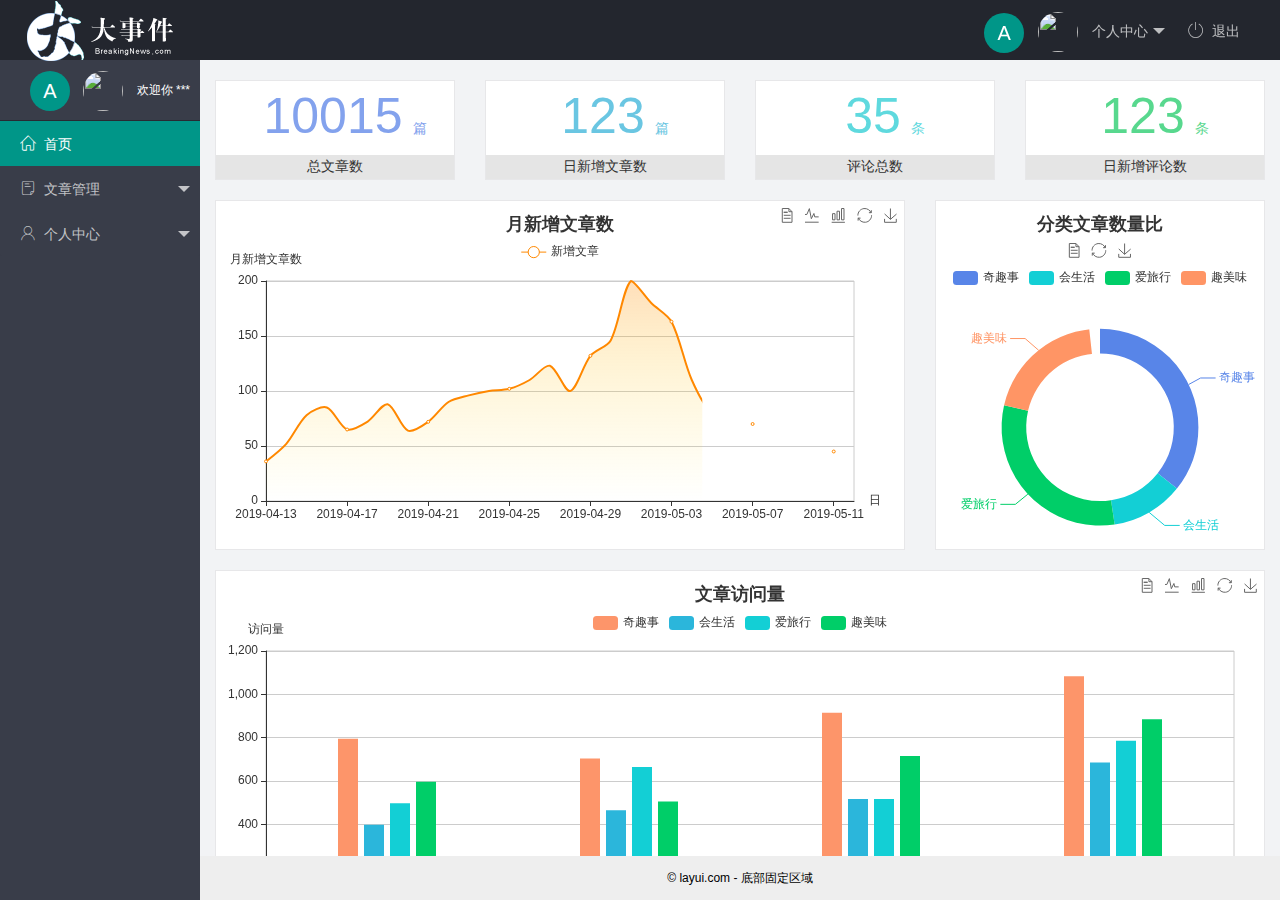
==== index.html @ c7a4348d "完成用户信息渲染" ====
<!DOCTYPE html>
<html lang="en">

<head>
    <meta charset="UTF-8">
    <meta name="viewport" content="width=device-width, initial-scale=1.0">
    <title>Document</title>
</head>

<body class="layui-layout-body">
    <div class="layui-layout layui-layout-admin">
        <div class="layui-header">
            <div class="layui-logo">
                <img src="assets/images/logo.png" alt="">
            </div>
            <!-- 头部区域（可配合layui已有的水平导航） -->
            <ul class="layui-nav layui-layout-right">
                <li class="layui-nav-item">
                    <a href="javascript:;">
                        <span class="text-avatar">A</span>
                        <img src="http://t.cn/RCzsdCq" class="layui-nav-img userinfo"> 个人中心
                    </a>

                    <dl class="layui-nav-child">
                        <dd><a href="">基本资料</a></dd>
                        <dd><a href="">安全设置</a></dd>
                    </dl>
                </li>
                <li class="layui-nav-item"><a href="javascript:;" id="btnlogout"><span class="iconfont  icon-tuichu"></span>退出</a></li>
            </ul>
        </div>

        <div class="layui-side layui-bg-black">
            <div class="layui-side-scroll">
                <div href="javascript:;" class="userinfo">
                    <span class="text-avatar">A</span>
                    <img src="http://t.cn/RCzsdCq" class="layui-nav-img">
                    <span id="welcome">欢迎你 ***</span>
                </div>

                <!-- 左侧导航区域（可配合layui已有的垂直导航） -->
                <ul class="layui-nav layui-nav-tree" lay-shrink="all">
                    <li class="layui-nav-item layui-this">
                        <a href="/home/dashboard.html" target="fm"><span class="iconfont icon-home"></span>首页</a>
                    </li>
                    <li class="layui-nav-item">
                        <a class="" href="javascript:;"><span class="iconfont icon-16"></span>文章管理</a>
                        <dl class="layui-nav-child">
                            <dd>
                                <a href="javascript:;"><i class="layui-icon layui-icon-app"></i>文章类别</a>
                            </dd>
                            <dd>
                                <a href="javascript:;"><i class="layui-icon layui-icon-app"></i>文章列表</a>
                            </dd>
                            <dd>
                                <a href="javascript:;"><i class="layui-icon layui-icon-app"></i>发布文章</a>
                            </dd>
                        </dl>
                    </li>
                    <li class="layui-nav-item">
                        <a href="javascript:;"><span class="iconfont icon-user"></span>个人中心</a>
                        <dl class="layui-nav-child">
                            <dd>
                                <a href="javascript:;"><i class="layui-icon layui-icon-app"></i>基本资料</a>
                            </dd>
                            <dd>
                                <a href="javascript:;"><i class="layui-icon layui-icon-app"></i>更换头像</a>
                            </dd>
                            <dd>
                                <a href="javascript:;"><i class="layui-icon layui-icon-app"></i>重置密码</a>
                            </dd>
                        </dl>
                    </li>
                </ul>
            </div>
        </div>

        <div class="layui-body">
            <!-- 内容主体区域 -->
            <iframe src="home/dashboard.html" frameborder="0" name="fm"></iframe>
        </div>

        <div class="layui-footer">
            <!-- 底部固定区域 -->
            © layui.com - 底部固定区域
        </div>
    </div>
    <script src="assets/lib/jquery.js"></script>
    <script src="assets/lib/layui/layui.all.js"></script>
    <script src="assets/js/index.js"></script>
    <link rel="stylesheet" href="assets/lib/layui/css/layui.css">
    <link rel="stylesheet" href="assets/css/index.css">
    <link rel="stylesheet" href="assets/css/index.css">
    <link rel="stylesheet" href="/assets/fonts/iconfont.css" />
</body>

</html>
---- assets/lib/layui/css/layui.css ----
/** layui-v2.5.5 MIT License By https://www.layui.com */
 .layui-inline,img{display:inline-block;vertical-align:middle}h1,h2,h3,h4,h5,h6{font-weight:400}.layui-edge,.layui-header,.layui-inline,.layui-main{position:relative}.layui-body,.layui-edge,.layui-elip{overflow:hidden}.layui-btn,.layui-edge,.layui-inline,img{vertical-align:middle}.layui-btn,.layui-disabled,.layui-icon,.layui-unselect{-moz-user-select:none;-webkit-user-select:none;-ms-user-select:none}.layui-elip,.layui-form-checkbox span,.layui-form-pane .layui-form-label{text-overflow:ellipsis;white-space:nowrap}.layui-breadcrumb,.layui-tree-btnGroup{visibility:hidden}blockquote,body,button,dd,div,dl,dt,form,h1,h2,h3,h4,h5,h6,input,li,ol,p,pre,td,textarea,th,ul{margin:0;padding:0;-webkit-tap-highlight-color:rgba(0,0,0,0)}a:active,a:hover{outline:0}img{border:none}li{list-style:none}table{border-collapse:collapse;border-spacing:0}h4,h5,h6{font-size:100%}button,input,optgroup,option,select,textarea{font-family:inherit;font-size:inherit;font-style:inherit;font-weight:inherit;outline:0}pre{white-space:pre-wrap;white-space:-moz-pre-wrap;white-space:-pre-wrap;white-space:-o-pre-wrap;word-wrap:break-word}body{line-height:24px;font:14px Helvetica Neue,Helvetica,PingFang SC,Tahoma,Arial,sans-serif}hr{height:1px;margin:10px 0;border:0;clear:both}a{color:#333;text-decoration:none}a:hover{color:#777}a cite{font-style:normal;*cursor:pointer}.layui-border-box,.layui-border-box *{box-sizing:border-box}.layui-box,.layui-box *{box-sizing:content-box}.layui-clear{clear:both;*zoom:1}.layui-clear:after{content:'\20';clear:both;*zoom:1;display:block;height:0}.layui-inline{*display:inline;*zoom:1}.layui-edge{display:inline-block;width:0;height:0;border-width:6px;border-style:dashed;border-color:transparent}.layui-edge-top{top:-4px;border-bottom-color:#999;border-bottom-style:solid}.layui-edge-right{border-left-color:#999;border-left-style:solid}.layui-edge-bottom{top:2px;border-top-color:#999;border-top-style:solid}.layui-edge-left{border-right-color:#999;border-right-style:solid}.layui-disabled,.layui-disabled:hover{color:#d2d2d2!important;cursor:not-allowed!important}.layui-circle{border-radius:100%}.layui-show{display:block!important}.layui-hide{display:none!important}@font-face{font-family:layui-icon;src:url(../font/iconfont.eot?v=250);src:url(../font/iconfont.eot?v=250#iefix) format('embedded-opentype'),url(../font/iconfont.woff2?v=250) format('woff2'),url(../font/iconfont.woff?v=250) format('woff'),url(../font/iconfont.ttf?v=250) format('truetype'),url(../font/iconfont.svg?v=250#layui-icon) format('svg')}.layui-icon{font-family:layui-icon!important;font-size:16px;font-style:normal;-webkit-font-smoothing:antialiased;-moz-osx-font-smoothing:grayscale}.layui-icon-reply-fill:before{content:"\e611"}.layui-icon-set-fill:before{content:"\e614"}.layui-icon-menu-fill:before{content:"\e60f"}.layui-icon-search:before{content:"\e615"}.layui-icon-share:before{content:"\e641"}.layui-icon-set-sm:before{content:"\e620"}.layui-icon-engine:before{content:"\e628"}.layui-icon-close:before{content:"\1006"}.layui-icon-close-fill:before{content:"\1007"}.layui-icon-chart-screen:before{content:"\e629"}.layui-icon-star:before{content:"\e600"}.layui-icon-circle-dot:before{content:"\e617"}.layui-icon-chat:before{content:"\e606"}.layui-icon-release:before{content:"\e609"}.layui-icon-list:before{content:"\e60a"}.layui-icon-chart:before{content:"\e62c"}.layui-icon-ok-circle:before{content:"\1005"}.layui-icon-layim-theme:before{content:"\e61b"}.layui-icon-table:before{content:"\e62d"}.layui-icon-right:before{content:"\e602"}.layui-icon-left:before{content:"\e603"}.layui-icon-cart-simple:before{content:"\e698"}.layui-icon-face-cry:before{content:"\e69c"}.layui-icon-face-smile:before{content:"\e6af"}.layui-icon-survey:before{content:"\e6b2"}.layui-icon-tree:before{content:"\e62e"}.layui-icon-upload-circle:before{content:"\e62f"}.layui-icon-add-circle:before{content:"\e61f"}.layui-icon-download-circle:before{content:"\e601"}.layui-icon-templeate-1:before{content:"\e630"}.layui-icon-util:before{content:"\e631"}.layui-icon-face-surprised:before{content:"\e664"}.layui-icon-edit:before{content:"\e642"}.layui-icon-speaker:before{content:"\e645"}.layui-icon-down:before{content:"\e61a"}.layui-icon-file:before{content:"\e621"}.layui-icon-layouts:before{content:"\e632"}.layui-icon-rate-half:before{content:"\e6c9"}.layui-icon-add-circle-fine:before{content:"\e608"}.layui-icon-prev-circle:before{content:"\e633"}.layui-icon-read:before{content:"\e705"}.layui-icon-404:before{content:"\e61c"}.layui-icon-carousel:before{content:"\e634"}.layui-icon-help:before{content:"\e607"}.layui-icon-code-circle:before{content:"\e635"}.layui-icon-water:before{content:"\e636"}.layui-icon-username:before{content:"\e66f"}.layui-icon-find-fill:before{content:"\e670"}.layui-icon-about:before{content:"\e60b"}.layui-icon-location:before{content:"\e715"}.layui-icon-up:before{content:"\e619"}.layui-icon-pause:before{content:"\e651"}.layui-icon-date:before{content:"\e637"}.layui-icon-layim-uploadfile:before{content:"\e61d"}.layui-icon-delete:before{content:"\e640"}.layui-icon-play:before{content:"\e652"}.layui-icon-top:before{content:"\e604"}.layui-icon-friends:before{content:"\e612"}.layui-icon-refresh-3:before{content:"\e9aa"}.layui-icon-ok:before{content:"\e605"}.layui-icon-layer:before{content:"\e638"}.layui-icon-face-smile-fine:before{content:"\e60c"}.layui-icon-dollar:before{content:"\e659"}.layui-icon-group:before{content:"\e613"}.layui-icon-layim-download:before{content:"\e61e"}.layui-icon-picture-fine:before{content:"\e60d"}.layui-icon-link:before{content:"\e64c"}.layui-icon-diamond:before{content:"\e735"}.layui-icon-log:before{content:"\e60e"}.layui-icon-rate-solid:before{content:"\e67a"}.layui-icon-fonts-del:before{content:"\e64f"}.layui-icon-unlink:before{content:"\e64d"}.layui-icon-fonts-clear:before{content:"\e639"}.layui-icon-triangle-r:before{content:"\e623"}.layui-icon-circle:before{content:"\e63f"}.layui-icon-radio:before{content:"\e643"}.layui-icon-align-center:before{content:"\e647"}.layui-icon-align-right:before{content:"\e648"}.layui-icon-align-left:before{content:"\e649"}.layui-icon-loading-1:before{content:"\e63e"}.layui-icon-return:before{content:"\e65c"}.layui-icon-fonts-strong:before{content:"\e62b"}.layui-icon-upload:before{content:"\e67c"}.layui-icon-dialogue:before{content:"\e63a"}.layui-icon-video:before{content:"\e6ed"}.layui-icon-headset:before{content:"\e6fc"}.layui-icon-cellphone-fine:before{content:"\e63b"}.layui-icon-add-1:before{content:"\e654"}.layui-icon-face-smile-b:before{content:"\e650"}.layui-icon-fonts-html:before{content:"\e64b"}.layui-icon-form:before{content:"\e63c"}.layui-icon-cart:before{content:"\e657"}.layui-icon-camera-fill:before{content:"\e65d"}.layui-icon-tabs:before{content:"\e62a"}.layui-icon-fonts-code:before{content:"\e64e"}.layui-icon-fire:before{content:"\e756"}.layui-icon-set:before{content:"\e716"}.layui-icon-fonts-u:before{content:"\e646"}.layui-icon-triangle-d:before{content:"\e625"}.layui-icon-tips:before{content:"\e702"}.layui-icon-picture:before{content:"\e64a"}.layui-icon-more-vertical:before{content:"\e671"}.layui-icon-flag:before{content:"\e66c"}.layui-icon-loading:before{content:"\e63d"}.layui-icon-fonts-i:before{content:"\e644"}.layui-icon-refresh-1:before{content:"\e666"}.layui-icon-rmb:before{content:"\e65e"}.layui-icon-home:before{content:"\e68e"}.layui-icon-user:before{content:"\e770"}.layui-icon-notice:before{content:"\e667"}.layui-icon-login-weibo:before{content:"\e675"}.layui-icon-voice:before{content:"\e688"}.layui-icon-upload-drag:before{content:"\e681"}.layui-icon-login-qq:before{content:"\e676"}.layui-icon-snowflake:before{content:"\e6b1"}.layui-icon-file-b:before{content:"\e655"}.layui-icon-template:before{content:"\e663"}.layui-icon-auz:before{content:"\e672"}.layui-icon-console:before{content:"\e665"}.layui-icon-app:before{content:"\e653"}.layui-icon-prev:before{content:"\e65a"}.layui-icon-website:before{content:"\e7ae"}.layui-icon-next:before{content:"\e65b"}.layui-icon-component:before{content:"\e857"}.layui-icon-more:before{content:"\e65f"}.layui-icon-login-wechat:before{content:"\e677"}.layui-icon-shrink-right:before{content:"\e668"}.layui-icon-spread-left:before{content:"\e66b"}.layui-icon-camera:before{content:"\e660"}.layui-icon-note:before{content:"\e66e"}.layui-icon-refresh:before{content:"\e669"}.layui-icon-female:before{content:"\e661"}.layui-icon-male:before{content:"\e662"}.layui-icon-password:before{content:"\e673"}.layui-icon-senior:before{content:"\e674"}.layui-icon-theme:before{content:"\e66a"}.layui-icon-tread:before{content:"\e6c5"}.layui-icon-praise:before{content:"\e6c6"}.layui-icon-star-fill:before{content:"\e658"}.layui-icon-rate:before{content:"\e67b"}.layui-icon-template-1:before{content:"\e656"}.layui-icon-vercode:before{content:"\e679"}.layui-icon-cellphone:before{content:"\e678"}.layui-icon-screen-full:before{content:"\e622"}.layui-icon-screen-restore:before{content:"\e758"}.layui-icon-cols:before{content:"\e610"}.layui-icon-export:before{content:"\e67d"}.layui-icon-print:before{content:"\e66d"}.layui-icon-slider:before{content:"\e714"}.layui-icon-addition:before{content:"\e624"}.layui-icon-subtraction:before{content:"\e67e"}.layui-icon-service:before{content:"\e626"}.layui-icon-transfer:before{content:"\e691"}.layui-main{width:1140px;margin:0 auto}.layui-header{z-index:1000;height:60px}.layui-header a:hover{transition:all .5s;-webkit-transition:all .5s}.layui-side{position:fixed;left:0;top:0;bottom:0;z-index:999;width:200px;overflow-x:hidden}.layui-side-scroll{position:relative;width:220px;height:100%;overflow-x:hidden}.layui-body{position:absolute;left:200px;right:0;top:0;bottom:0;z-index:998;width:auto;overflow-y:auto;box-sizing:border-box}.layui-layout-body{overflow:hidden}.layui-layout-admin .layui-header{background-color:#23262E}.layui-layout-admin .layui-side{top:60px;width:200px;overflow-x:hidden}.layui-layout-admin .layui-body{position:fixed;top:60px;bottom:44px}.layui-layout-admin .layui-main{width:auto;margin:0 15px}.layui-layout-admin .layui-footer{position:fixed;left:200px;right:0;bottom:0;height:44px;line-height:44px;padding:0 15px;background-color:#eee}.layui-layout-admin .layui-logo{position:absolute;left:0;top:0;width:200px;height:100%;line-height:60px;text-align:center;color:#009688;font-size:16px}.layui-layout-admin .layui-header .layui-nav{background:0 0}.layui-layout-left{position:absolute!important;left:200px;top:0}.layui-layout-right{position:absolute!important;right:0;top:0}.layui-container{position:relative;margin:0 auto;padding:0 15px;box-sizing:border-box}.layui-fluid{position:relative;margin:0 auto;padding:0 15px}.layui-row:after,.layui-row:before{content:'';display:block;clear:both}.layui-col-lg1,.layui-col-lg10,.layui-col-lg11,.layui-col-lg12,.layui-col-lg2,.layui-col-lg3,.layui-col-lg4,.layui-col-lg5,.layui-col-lg6,.layui-col-lg7,.layui-col-lg8,.layui-col-lg9,.layui-col-md1,.layui-col-md10,.layui-col-md11,.layui-col-md12,.layui-col-md2,.layui-col-md3,.layui-col-md4,.layui-col-md5,.layui-col-md6,.layui-col-md7,.layui-col-md8,.layui-col-md9,.layui-col-sm1,.layui-col-sm10,.layui-col-sm11,.layui-col-sm12,.layui-col-sm2,.layui-col-sm3,.layui-col-sm4,.layui-col-sm5,.layui-col-sm6,.layui-col-sm7,.layui-col-sm8,.layui-col-sm9,.layui-col-xs1,.layui-col-xs10,.layui-col-xs11,.layui-col-xs12,.layui-col-xs2,.layui-col-xs3,.layui-col-xs4,.layui-col-xs5,.layui-col-xs6,.layui-col-xs7,.layui-col-xs8,.layui-col-xs9{position:relative;display:block;box-sizing:border-box}.layui-col-xs1,.layui-col-xs10,.layui-col-xs11,.layui-col-xs12,.layui-col-xs2,.layui-col-xs3,.layui-col-xs4,.layui-col-xs5,.layui-col-xs6,.layui-col-xs7,.layui-col-xs8,.layui-col-xs9{float:left}.layui-col-xs1{width:8.33333333%}.layui-col-xs2{width:16.66666667%}.layui-col-xs3{width:25%}.layui-col-xs4{width:33.33333333%}.layui-col-xs5{width:41.66666667%}.layui-col-xs6{width:50%}.layui-col-xs7{width:58.33333333%}.layui-col-xs8{width:66.66666667%}.layui-col-xs9{width:75%}.layui-col-xs10{width:83.33333333%}.layui-col-xs11{width:91.66666667%}.layui-col-xs12{width:100%}.layui-col-xs-offset1{margin-left:8.33333333%}.layui-col-xs-offset2{margin-left:16.66666667%}.layui-col-xs-offset3{margin-left:25%}.layui-col-xs-offset4{margin-left:33.33333333%}.layui-col-xs-offset5{margin-left:41.66666667%}.layui-col-xs-offset6{margin-left:50%}.layui-col-xs-offset7{margin-left:58.33333333%}.layui-col-xs-offset8{margin-left:66.66666667%}.layui-col-xs-offset9{margin-left:75%}.layui-col-xs-offset10{margin-left:83.33333333%}.layui-col-xs-offset11{margin-left:91.66666667%}.layui-col-xs-offset12{margin-left:100%}@media screen and (max-width:768px){.layui-hide-xs{display:none!important}.layui-show-xs-block{display:block!important}.layui-show-xs-inline{display:inline!important}.layui-show-xs-inline-block{display:inline-block!important}}@media screen and (min-width:768px){.layui-container{width:750px}.layui-hide-sm{display:none!important}.layui-show-sm-block{display:block!important}.layui-show-sm-inline{display:inline!important}.layui-show-sm-inline-block{display:inline-block!important}.layui-col-sm1,.layui-col-sm10,.layui-col-sm11,.layui-col-sm12,.layui-col-sm2,.layui-col-sm3,.layui-col-sm4,.layui-col-sm5,.layui-col-sm6,.layui-col-sm7,.layui-col-sm8,.layui-col-sm9{float:left}.layui-col-sm1{width:8.33333333%}.layui-col-sm2{width:16.66666667%}.layui-col-sm3{width:25%}.layui-col-sm4{width:33.33333333%}.layui-col-sm5{width:41.66666667%}.layui-col-sm6{width:50%}.layui-col-sm7{width:58.33333333%}.layui-col-sm8{width:66.66666667%}.layui-col-sm9{width:75%}.layui-col-sm10{width:83.33333333%}.layui-col-sm11{width:91.66666667%}.layui-col-sm12{width:100%}.layui-col-sm-offset1{margin-left:8.33333333%}.layui-col-sm-offset2{margin-left:16.66666667%}.layui-col-sm-offset3{margin-left:25%}.layui-col-sm-offset4{margin-left:33.33333333%}.layui-col-sm-offset5{margin-left:41.66666667%}.layui-col-sm-offset6{margin-left:50%}.layui-col-sm-offset7{margin-left:58.33333333%}.layui-col-sm-offset8{margin-left:66.66666667%}.layui-col-sm-offset9{margin-left:75%}.layui-col-sm-offset10{margin-left:83.33333333%}.layui-col-sm-offset11{margin-left:91.66666667%}.layui-col-sm-offset12{margin-left:100%}}@media screen and (min-width:992px){.layui-container{width:970px}.layui-hide-md{display:none!important}.layui-show-md-block{display:block!important}.layui-show-md-inline{display:inline!important}.layui-show-md-inline-block{display:inline-block!important}.layui-col-md1,.layui-col-md10,.layui-col-md11,.layui-col-md12,.layui-col-md2,.layui-col-md3,.layui-col-md4,.layui-col-md5,.layui-col-md6,.layui-col-md7,.layui-col-md8,.layui-col-md9{float:left}.layui-col-md1{width:8.33333333%}.layui-col-md2{width:16.66666667%}.layui-col-md3{width:25%}.layui-col-md4{width:33.33333333%}.layui-col-md5{width:41.66666667%}.layui-col-md6{width:50%}.layui-col-md7{width:58.33333333%}.layui-col-md8{width:66.66666667%}.layui-col-md9{width:75%}.layui-col-md10{width:83.33333333%}.layui-col-md11{width:91.66666667%}.layui-col-md12{width:100%}.layui-col-md-offset1{margin-left:8.33333333%}.layui-col-md-offset2{margin-left:16.66666667%}.layui-col-md-offset3{margin-left:25%}.layui-col-md-offset4{margin-left:33.33333333%}.layui-col-md-offset5{margin-left:41.66666667%}.layui-col-md-offset6{margin-left:50%}.layui-col-md-offset7{margin-left:58.33333333%}.layui-col-md-offset8{margin-left:66.66666667%}.layui-col-md-offset9{margin-left:75%}.layui-col-md-offset10{margin-left:83.33333333%}.layui-col-md-offset11{margin-left:91.66666667%}.layui-col-md-offset12{margin-left:100%}}@media screen and (min-width:1200px){.layui-container{width:1170px}.layui-hide-lg{display:none!important}.layui-show-lg-block{display:block!important}.layui-show-lg-inline{display:inline!important}.layui-show-lg-inline-block{display:inline-block!important}.layui-col-lg1,.layui-col-lg10,.layui-col-lg11,.layui-col-lg12,.layui-col-lg2,.layui-col-lg3,.layui-col-lg4,.layui-col-lg5,.layui-col-lg6,.layui-col-lg7,.layui-col-lg8,.layui-col-lg9{float:left}.layui-col-lg1{width:8.33333333%}.layui-col-lg2{width:16.66666667%}.layui-col-lg3{width:25%}.layui-col-lg4{width:33.33333333%}.layui-col-lg5{width:41.66666667%}.layui-col-lg6{width:50%}.layui-col-lg7{width:58.33333333%}.layui-col-lg8{width:66.66666667%}.layui-col-lg9{width:75%}.layui-col-lg10{width:83.33333333%}.layui-col-lg11{width:91.66666667%}.layui-col-lg12{width:100%}.layui-col-lg-offset1{margin-left:8.33333333%}.layui-col-lg-offset2{margin-left:16.66666667%}.layui-col-lg-offset3{margin-left:25%}.layui-col-lg-offset4{margin-left:33.33333333%}.layui-col-lg-offset5{margin-left:41.66666667%}.layui-col-lg-offset6{margin-left:50%}.layui-col-lg-offset7{margin-left:58.33333333%}.layui-col-lg-offset8{margin-left:66.66666667%}.layui-col-lg-offset9{margin-left:75%}.layui-col-lg-offset10{margin-left:83.33333333%}.layui-col-lg-offset11{margin-left:91.66666667%}.layui-col-lg-offset12{margin-left:100%}}.layui-col-space1{margin:-.5px}.layui-col-space1>*{padding:.5px}.layui-col-space3{margin:-1.5px}.layui-col-space3>*{padding:1.5px}.layui-col-space5{margin:-2.5px}.layui-col-space5>*{padding:2.5px}.layui-col-space8{margin:-3.5px}.layui-col-space8>*{padding:3.5px}.layui-col-space10{margin:-5px}.layui-col-space10>*{padding:5px}.layui-col-space12{margin:-6px}.layui-col-space12>*{padding:6px}.layui-col-space15{margin:-7.5px}.layui-col-space15>*{padding:7.5px}.layui-col-space18{margin:-9px}.layui-col-space18>*{padding:9px}.layui-col-space20{margin:-10px}.layui-col-space20>*{padding:10px}.layui-col-space22{margin:-11px}.layui-col-space22>*{padding:11px}.layui-col-space25{margin:-12.5px}.layui-col-space25>*{padding:12.5px}.layui-col-space30{margin:-15px}.layui-col-space30>*{padding:15px}.layui-btn,.layui-input,.layui-select,.layui-textarea,.layui-upload-button{outline:0;-webkit-appearance:none;transition:all .3s;-webkit-transition:all .3s;box-sizing:border-box}.layui-elem-quote{margin-bottom:10px;padding:15px;line-height:22px;border-left:5px solid #009688;border-radius:0 2px 2px 0;background-color:#f2f2f2}.layui-quote-nm{border-style:solid;border-width:1px 1px 1px 5px;background:0 0}.layui-elem-field{margin-bottom:10px;padding:0;border-width:1px;border-style:solid}.layui-elem-field legend{margin-left:20px;padding:0 10px;font-size:20px;font-weight:300}.layui-field-title{margin:10px 0 20px;border-width:1px 0 0}.layui-field-box{padding:10px 15px}.layui-field-title .layui-field-box{padding:10px 0}.layui-progress{position:relative;height:6px;border-radius:20px;background-color:#e2e2e2}.layui-progress-bar{position:absolute;left:0;top:0;width:0;max-width:100%;height:6px;border-radius:20px;text-align:right;background-color:#5FB878;transition:all .3s;-webkit-transition:all .3s}.layui-progress-big,.layui-progress-big .layui-progress-bar{height:18px;line-height:18px}.layui-progress-text{position:relative;top:-20px;line-height:18px;font-size:12px;color:#666}.layui-progress-big .layui-progress-text{position:static;padding:0 10px;color:#fff}.layui-collapse{border-width:1px;border-style:solid;border-radius:2px}.layui-colla-content,.layui-colla-item{border-top-width:1px;border-top-style:solid}.layui-colla-item:first-child{border-top:none}.layui-colla-title{position:relative;height:42px;line-height:42px;padding:0 15px 0 35px;color:#333;background-color:#f2f2f2;cursor:pointer;font-size:14px;overflow:hidden}.layui-colla-content{display:none;padding:10px 15px;line-height:22px;color:#666}.layui-colla-icon{position:absolute;left:15px;top:0;font-size:14px}.layui-card{margin-bottom:15px;border-radius:2px;background-color:#fff;box-shadow:0 1px 2px 0 rgba(0,0,0,.05)}.layui-card:last-child{margin-bottom:0}.layui-card-header{position:relative;height:42px;line-height:42px;padding:0 15px;border-bottom:1px solid #f6f6f6;color:#333;border-radius:2px 2px 0 0;font-size:14px}.layui-bg-black,.layui-bg-blue,.layui-bg-cyan,.layui-bg-green,.layui-bg-orange,.layui-bg-red{color:#fff!important}.layui-card-body{position:relative;padding:10px 15px;line-height:24px}.layui-card-body[pad15]{padding:15px}.layui-card-body[pad20]{padding:20px}.layui-card-body .layui-table{margin:5px 0}.layui-card .layui-tab{margin:0}.layui-panel-window{position:relative;padding:15px;border-radius:0;border-top:5px solid #E6E6E6;background-color:#fff}.layui-auxiliar-moving{position:fixed;left:0;right:0;top:0;bottom:0;width:100%;height:100%;background:0 0;z-index:9999999999}.layui-form-label,.layui-form-mid,.layui-form-select,.layui-input-block,.layui-input-inline,.layui-textarea{position:relative}.layui-bg-red{background-color:#FF5722!important}.layui-bg-orange{background-color:#FFB800!important}.layui-bg-green{background-color:#009688!important}.layui-bg-cyan{background-color:#2F4056!important}.layui-bg-blue{background-color:#1E9FFF!important}.layui-bg-black{background-color:#393D49!important}.layui-bg-gray{background-color:#eee!important;color:#666!important}.layui-badge-rim,.layui-colla-content,.layui-colla-item,.layui-collapse,.layui-elem-field,.layui-form-pane .layui-form-item[pane],.layui-form-pane .layui-form-label,.layui-input,.layui-layedit,.layui-layedit-tool,.layui-quote-nm,.layui-select,.layui-tab-bar,.layui-tab-card,.layui-tab-title,.layui-tab-title .layui-this:after,.layui-textarea{border-color:#e6e6e6}.layui-timeline-item:before,hr{background-color:#e6e6e6}.layui-text{line-height:22px;font-size:14px;color:#666}.layui-text h1,.layui-text h2,.layui-text h3{font-weight:500;color:#333}.layui-text h1{font-size:30px}.layui-text h2{font-size:24px}.layui-text h3{font-size:18px}.layui-text a:not(.layui-btn){color:#01AAED}.layui-text a:not(.layui-btn):hover{text-decoration:underline}.layui-text ul{padding:5px 0 5px 15px}.layui-text ul li{margin-top:5px;list-style-type:disc}.layui-text em,.layui-word-aux{color:#999!important;padding:0 5px!important}.layui-btn{display:inline-block;height:38px;line-height:38px;padding:0 18px;background-color:#009688;color:#fff;white-space:nowrap;text-align:center;font-size:14px;border:none;border-radius:2px;cursor:pointer}.layui-btn:hover{opacity:.8;filter:alpha(opacity=80);color:#fff}.layui-btn:active{opacity:1;filter:alpha(opacity=100)}.layui-btn+.layui-btn{margin-left:10px}.layui-btn-container{font-size:0}.layui-btn-container .layui-btn{margin-right:10px;margin-bottom:10px}.layui-btn-container .layui-btn+.layui-btn{margin-left:0}.layui-table .layui-btn-container .layui-btn{margin-bottom:9px}.layui-btn-radius{border-radius:100px}.layui-btn .layui-icon{margin-right:3px;font-size:18px;vertical-align:bottom;vertical-align:middle\9}.layui-btn-primary{border:1px solid #C9C9C9;background-color:#fff;color:#555}.layui-btn-primary:hover{border-color:#009688;color:#333}.layui-btn-normal{background-color:#1E9FFF}.layui-btn-warm{background-color:#FFB800}.layui-btn-danger{background-color:#FF5722}.layui-btn-checked{background-color:#5FB878}.layui-btn-disabled,.layui-btn-disabled:active,.layui-btn-disabled:hover{border:1px solid #e6e6e6;background-color:#FBFBFB;color:#C9C9C9;cursor:not-allowed;opacity:1}.layui-btn-lg{height:44px;line-height:44px;padding:0 25px;font-size:16px}.layui-btn-sm{height:30px;line-height:30px;padding:0 10px;font-size:12px}.layui-btn-sm i{font-size:16px!important}.layui-btn-xs{height:22px;line-height:22px;padding:0 5px;font-size:12px}.layui-btn-xs i{font-size:14px!important}.layui-btn-group{display:inline-block;vertical-align:middle;font-size:0}.layui-btn-group .layui-btn{margin-left:0!important;margin-right:0!important;border-left:1px solid rgba(255,255,255,.5);border-radius:0}.layui-btn-group .layui-btn-primary{border-left:none}.layui-btn-group .layui-btn-primary:hover{border-color:#C9C9C9;color:#009688}.layui-btn-group .layui-btn:first-child{border-left:none;border-radius:2px 0 0 2px}.layui-btn-group .layui-btn-primary:first-child{border-left:1px solid #c9c9c9}.layui-btn-group .layui-btn:last-child{border-radius:0 2px 2px 0}.layui-btn-group .layui-btn+.layui-btn{margin-left:0}.layui-btn-group+.layui-btn-group{margin-left:10px}.layui-btn-fluid{width:100%}.layui-input,.layui-select,.layui-textarea{height:38px;line-height:1.3;line-height:38px\9;border-width:1px;border-style:solid;background-color:#fff;border-radius:2px}.layui-input::-webkit-input-placeholder,.layui-select::-webkit-input-placeholder,.layui-textarea::-webkit-input-placeholder{line-height:1.3}.layui-input,.layui-textarea{display:block;width:100%;padding-left:10px}.layui-input:hover,.layui-textarea:hover{border-color:#D2D2D2!important}.layui-input:focus,.layui-textarea:focus{border-color:#C9C9C9!important}.layui-textarea{min-height:100px;height:auto;line-height:20px;padding:6px 10px;resize:vertical}.layui-select{padding:0 10px}.layui-form input[type=checkbox],.layui-form input[type=radio],.layui-form select{display:none}.layui-form [lay-ignore]{display:initial}.layui-form-item{margin-bottom:15px;clear:both;*zoom:1}.layui-form-item:after{content:'\20';clear:both;*zoom:1;display:block;height:0}.layui-form-label{float:left;display:block;padding:9px 15px;width:80px;font-weight:400;line-height:20px;text-align:right}.layui-form-label-col{display:block;float:none;padding:9px 0;line-height:20px;text-align:left}.layui-form-item .layui-inline{margin-bottom:5px;margin-right:10px}.layui-input-block{margin-left:110px;min-height:36px}.layui-input-inline{display:inline-block;vertical-align:middle}.layui-form-item .layui-input-inline{float:left;width:190px;margin-right:10px}.layui-form-text .layui-input-inline{width:auto}.layui-form-mid{float:left;display:block;padding:9px 0!important;line-height:20px;margin-right:10px}.layui-form-danger+.layui-form-select .layui-input,.layui-form-danger:focus{border-color:#FF5722!important}.layui-form-select .layui-input{padding-right:30px;cursor:pointer}.layui-form-select .layui-edge{position:absolute;right:10px;top:50%;margin-top:-3px;cursor:pointer;border-width:6px;border-top-color:#c2c2c2;border-top-style:solid;transition:all .3s;-webkit-transition:all .3s}.layui-form-select dl{display:none;position:absolute;left:0;top:42px;padding:5px 0;z-index:899;min-width:100%;border:1px solid #d2d2d2;max-height:300px;overflow-y:auto;background-color:#fff;border-radius:2px;box-shadow:0 2px 4px rgba(0,0,0,.12);box-sizing:border-box}.layui-form-select dl dd,.layui-form-select dl dt{padding:0 10px;line-height:36px;white-space:nowrap;overflow:hidden;text-overflow:ellipsis}.layui-form-select dl dt{font-size:12px;color:#999}.layui-form-select dl dd{cursor:pointer}.layui-form-select dl dd:hover{background-color:#f2f2f2;-webkit-transition:.5s all;transition:.5s all}.layui-form-select .layui-select-group dd{padding-left:20px}.layui-form-select dl dd.layui-select-tips{padding-left:10px!important;color:#999}.layui-form-select dl dd.layui-this{background-color:#5FB878;color:#fff}.layui-form-checkbox,.layui-form-select dl dd.layui-disabled{background-color:#fff}.layui-form-selected dl{display:block}.layui-form-checkbox,.layui-form-checkbox *,.layui-form-switch{display:inline-block;vertical-align:middle}.layui-form-selected .layui-edge{margin-top:-9px;-webkit-transform:rotate(180deg);transform:rotate(180deg);margin-top:-3px\9}:root .layui-form-selected .layui-edge{margin-top:-9px\0/IE9}.layui-form-selectup dl{top:auto;bottom:42px}.layui-select-none{margin:5px 0;text-align:center;color:#999}.layui-select-disabled .layui-disabled{border-color:#eee!important}.layui-select-disabled .layui-edge{border-top-color:#d2d2d2}.layui-form-checkbox{position:relative;height:30px;line-height:30px;margin-right:10px;padding-right:30px;cursor:pointer;font-size:0;-webkit-transition:.1s linear;transition:.1s linear;box-sizing:border-box}.layui-form-checkbox span{padding:0 10px;height:100%;font-size:14px;border-radius:2px 0 0 2px;background-color:#d2d2d2;color:#fff;overflow:hidden}.layui-form-checkbox:hover span{background-color:#c2c2c2}.layui-form-checkbox i{position:absolute;right:0;top:0;width:30px;height:28px;border:1px solid #d2d2d2;border-left:none;border-radius:0 2px 2px 0;color:#fff;font-size:20px;text-align:center}.layui-form-checkbox:hover i{border-color:#c2c2c2;color:#c2c2c2}.layui-form-checked,.layui-form-checked:hover{border-color:#5FB878}.layui-form-checked span,.layui-form-checked:hover span{background-color:#5FB878}.layui-form-checked i,.layui-form-checked:hover i{color:#5FB878}.layui-form-item .layui-form-checkbox{margin-top:4px}.layui-form-checkbox[lay-skin=primary]{height:auto!important;line-height:normal!important;min-width:18px;min-height:18px;border:none!important;margin-right:0;padding-left:28px;padding-right:0;background:0 0}.layui-form-checkbox[lay-skin=primary] span{padding-left:0;padding-right:15px;line-height:18px;background:0 0;color:#666}.layui-form-checkbox[lay-skin=primary] i{right:auto;left:0;width:16px;height:16px;line-height:16px;border:1px solid #d2d2d2;font-size:12px;border-radius:2px;background-color:#fff;-webkit-transition:.1s linear;transition:.1s linear}.layui-form-checkbox[lay-skin=primary]:hover i{border-color:#5FB878;color:#fff}.layui-form-checked[lay-skin=primary] i{border-color:#5FB878!important;background-color:#5FB878;color:#fff}.layui-checkbox-disbaled[lay-skin=primary] span{background:0 0!important;color:#c2c2c2}.layui-checkbox-disbaled[lay-skin=primary]:hover i{border-color:#d2d2d2}.layui-form-item .layui-form-checkbox[lay-skin=primary]{margin-top:10px}.layui-form-switch{position:relative;height:22px;line-height:22px;min-width:35px;padding:0 5px;margin-top:8px;border:1px solid #d2d2d2;border-radius:20px;cursor:pointer;background-color:#fff;-webkit-transition:.1s linear;transition:.1s linear}.layui-form-switch i{position:absolute;left:5px;top:3px;width:16px;height:16px;border-radius:20px;background-color:#d2d2d2;-webkit-transition:.1s linear;transition:.1s linear}.layui-form-switch em{position:relative;top:0;width:25px;margin-left:21px;padding:0!important;text-align:center!important;color:#999!important;font-style:normal!important;font-size:12px}.layui-form-onswitch{border-color:#5FB878;background-color:#5FB878}.layui-checkbox-disbaled,.layui-checkbox-disbaled i{border-color:#e2e2e2!important}.layui-form-onswitch i{left:100%;margin-left:-21px;background-color:#fff}.layui-form-onswitch em{margin-left:5px;margin-right:21px;color:#fff!important}.layui-checkbox-disbaled span{background-color:#e2e2e2!important}.layui-checkbox-disbaled:hover i{color:#fff!important}[lay-radio]{display:none}.layui-form-radio,.layui-form-radio *{display:inline-block;vertical-align:middle}.layui-form-radio{line-height:28px;margin:6px 10px 0 0;padding-right:10px;cursor:pointer;font-size:0}.layui-form-radio *{font-size:14px}.layui-form-radio>i{margin-right:8px;font-size:22px;color:#c2c2c2}.layui-form-radio>i:hover,.layui-form-radioed>i{color:#5FB878}.layui-radio-disbaled>i{color:#e2e2e2!important}.layui-form-pane .layui-form-label{width:110px;padding:8px 15px;height:38px;line-height:20px;border-width:1px;border-style:solid;border-radius:2px 0 0 2px;text-align:center;background-color:#FBFBFB;overflow:hidden;box-sizing:border-box}.layui-form-pane .layui-input-inline{margin-left:-1px}.layui-form-pane .layui-input-block{margin-left:110px;left:-1px}.layui-form-pane .layui-input{border-radius:0 2px 2px 0}.layui-form-pane .layui-form-text .layui-form-label{float:none;width:100%;border-radius:2px;box-sizing:border-box;text-align:left}.layui-form-pane .layui-form-text .layui-input-inline{display:block;margin:0;top:-1px;clear:both}.layui-form-pane .layui-form-text .layui-input-block{margin:0;left:0;top:-1px}.layui-form-pane .layui-form-text .layui-textarea{min-height:100px;border-radius:0 0 2px 2px}.layui-form-pane .layui-form-checkbox{margin:4px 0 4px 10px}.layui-form-pane .layui-form-radio,.layui-form-pane .layui-form-switch{margin-top:6px;margin-left:10px}.layui-form-pane .layui-form-item[pane]{position:relative;border-width:1px;border-style:solid}.layui-form-pane .layui-form-item[pane] .layui-form-label{position:absolute;left:0;top:0;height:100%;border-width:0 1px 0 0}.layui-form-pane .layui-form-item[pane] .layui-input-inline{margin-left:110px}@media screen and (max-width:450px){.layui-form-item .layui-form-label{text-overflow:ellipsis;overflow:hidden;white-space:nowrap}.layui-form-item .layui-inline{display:block;margin-right:0;margin-bottom:20px;clear:both}.layui-form-item .layui-inline:after{content:'\20';clear:both;display:block;height:0}.layui-form-item .layui-input-inline{display:block;float:none;left:-3px;width:auto;margin:0 0 10px 112px}.layui-form-item .layui-input-inline+.layui-form-mid{margin-left:110px;top:-5px;padding:0}.layui-form-item .layui-form-checkbox{margin-right:5px;margin-bottom:5px}}.layui-layedit{border-width:1px;border-style:solid;border-radius:2px}.layui-layedit-tool{padding:3px 5px;border-bottom-width:1px;border-bottom-style:solid;font-size:0}.layedit-tool-fixed{position:fixed;top:0;border-top:1px solid #e2e2e2}.layui-layedit-tool .layedit-tool-mid,.layui-layedit-tool .layui-icon{display:inline-block;vertical-align:middle;text-align:center;font-size:14px}.layui-layedit-tool .layui-icon{position:relative;width:32px;height:30px;line-height:30px;margin:3px 5px;color:#777;cursor:pointer;border-radius:2px}.layui-layedit-tool .layui-icon:hover{color:#393D49}.layui-layedit-tool .layui-icon:active{color:#000}.layui-layedit-tool .layedit-tool-active{background-color:#e2e2e2;color:#000}.layui-layedit-tool .layui-disabled,.layui-layedit-tool .layui-disabled:hover{color:#d2d2d2;cursor:not-allowed}.layui-layedit-tool .layedit-tool-mid{width:1px;height:18px;margin:0 10px;background-color:#d2d2d2}.layedit-tool-html{width:50px!important;font-size:30px!important}.layedit-tool-b,.layedit-tool-code,.layedit-tool-help{font-size:16px!important}.layedit-tool-d,.layedit-tool-face,.layedit-tool-image,.layedit-tool-unlink{font-size:18px!important}.layedit-tool-image input{position:absolute;font-size:0;left:0;top:0;width:100%;height:100%;opacity:.01;filter:Alpha(opacity=1);cursor:pointer}.layui-layedit-iframe iframe{display:block;width:100%}#LAY_layedit_code{overflow:hidden}.layui-laypage{display:inline-block;*display:inline;*zoom:1;vertical-align:middle;margin:10px 0;font-size:0}.layui-laypage>a:first-child,.layui-laypage>a:first-child em{border-radius:2px 0 0 2px}.layui-laypage>a:last-child,.layui-laypage>a:last-child em{border-radius:0 2px 2px 0}.layui-laypage>:first-child{margin-left:0!important}.layui-laypage>:last-child{margin-right:0!important}.layui-laypage a,.layui-laypage button,.layui-laypage input,.layui-laypage select,.layui-laypage span{border:1px solid #e2e2e2}.layui-laypage a,.layui-laypage span{display:inline-block;*display:inline;*zoom:1;vertical-align:middle;padding:0 15px;height:28px;line-height:28px;margin:0 -1px 5px 0;background-color:#fff;color:#333;font-size:12px}.layui-flow-more a *,.layui-laypage input,.layui-table-view select[lay-ignore]{display:inline-block}.layui-laypage a:hover{color:#009688}.layui-laypage em{font-style:normal}.layui-laypage .layui-laypage-spr{color:#999;font-weight:700}.layui-laypage a{text-decoration:none}.layui-laypage .layui-laypage-curr{position:relative}.layui-laypage .layui-laypage-curr em{position:relative;color:#fff}.layui-laypage .layui-laypage-curr .layui-laypage-em{position:absolute;left:-1px;top:-1px;padding:1px;width:100%;height:100%;background-color:#009688}.layui-laypage-em{border-radius:2px}.layui-laypage-next em,.layui-laypage-prev em{font-family:Sim sun;font-size:16px}.layui-laypage .layui-laypage-count,.layui-laypage .layui-laypage-limits,.layui-laypage .layui-laypage-refresh,.layui-laypage .layui-laypage-skip{margin-left:10px;margin-right:10px;padding:0;border:none}.layui-laypage .layui-laypage-limits,.layui-laypage .layui-laypage-refresh{vertical-align:top}.layui-laypage .layui-laypage-refresh i{font-size:18px;cursor:pointer}.layui-laypage select{height:22px;padding:3px;border-radius:2px;cursor:pointer}.layui-laypage .layui-laypage-skip{height:30px;line-height:30px;color:#999}.layui-laypage button,.layui-laypage input{height:30px;line-height:30px;border-radius:2px;vertical-align:top;background-color:#fff;box-sizing:border-box}.layui-laypage input{width:40px;margin:0 10px;padding:0 3px;text-align:center}.layui-laypage input:focus,.layui-laypage select:focus{border-color:#009688!important}.layui-laypage button{margin-left:10px;padding:0 10px;cursor:pointer}.layui-table,.layui-table-view{margin:10px 0}.layui-flow-more{margin:10px 0;text-align:center;color:#999;font-size:14px}.layui-flow-more a{height:32px;line-height:32px}.layui-flow-more a *{vertical-align:top}.layui-flow-more a cite{padding:0 20px;border-radius:3px;background-color:#eee;color:#333;font-style:normal}.layui-flow-more a cite:hover{opacity:.8}.layui-flow-more a i{font-size:30px;color:#737383}.layui-table{width:100%;background-color:#fff;color:#666}.layui-table tr{transition:all .3s;-webkit-transition:all .3s}.layui-table th{text-align:left;font-weight:400}.layui-table tbody tr:hover,.layui-table thead tr,.layui-table-click,.layui-table-header,.layui-table-hover,.layui-table-mend,.layui-table-patch,.layui-table-tool,.layui-table-total,.layui-table-total tr,.layui-table[lay-even] tr:nth-child(even){background-color:#f2f2f2}.layui-table td,.layui-table th,.layui-table-col-set,.layui-table-fixed-r,.layui-table-grid-down,.layui-table-header,.layui-table-page,.layui-table-tips-main,.layui-table-tool,.layui-table-total,.layui-table-view,.layui-table[lay-skin=line],.layui-table[lay-skin=row]{border-width:1px;border-style:solid;border-color:#e6e6e6}.layui-table td,.layui-table th{position:relative;padding:9px 15px;min-height:20px;line-height:20px;font-size:14px}.layui-table[lay-skin=line] td,.layui-table[lay-skin=line] th{border-width:0 0 1px}.layui-table[lay-skin=row] td,.layui-table[lay-skin=row] th{border-width:0 1px 0 0}.layui-table[lay-skin=nob] td,.layui-table[lay-skin=nob] th{border:none}.layui-table img{max-width:100px}.layui-table[lay-size=lg] td,.layui-table[lay-size=lg] th{padding:15px 30px}.layui-table-view .layui-table[lay-size=lg] .layui-table-cell{height:40px;line-height:40px}.layui-table[lay-size=sm] td,.layui-table[lay-size=sm] th{font-size:12px;padding:5px 10px}.layui-table-view .layui-table[lay-size=sm] .layui-table-cell{height:20px;line-height:20px}.layui-table[lay-data]{display:none}.layui-table-box{position:relative;overflow:hidden}.layui-table-view .layui-table{position:relative;width:auto;margin:0}.layui-table-view .layui-table[lay-skin=line]{border-width:0 1px 0 0}.layui-table-view .layui-table[lay-skin=row]{border-width:0 0 1px}.layui-table-view .layui-table td,.layui-table-view .layui-table th{padding:5px 0;border-top:none;border-left:none}.layui-table-view .layui-table th.layui-unselect .layui-table-cell span{cursor:pointer}.layui-table-view .layui-table td{cursor:default}.layui-table-view .layui-table td[data-edit=text]{cursor:text}.layui-table-view .layui-form-checkbox[lay-skin=primary] i{width:18px;height:18px}.layui-table-view .layui-form-radio{line-height:0;padding:0}.layui-table-view .layui-form-radio>i{margin:0;font-size:20px}.layui-table-init{position:absolute;left:0;top:0;width:100%;height:100%;text-align:center;z-index:110}.layui-table-init .layui-icon{position:absolute;left:50%;top:50%;margin:-15px 0 0 -15px;font-size:30px;color:#c2c2c2}.layui-table-header{border-width:0 0 1px;overflow:hidden}.layui-table-header .layui-table{margin-bottom:-1px}.layui-table-tool .layui-inline[lay-event]{position:relative;width:26px;height:26px;padding:5px;line-height:16px;margin-right:10px;text-align:center;color:#333;border:1px solid #ccc;cursor:pointer;-webkit-transition:.5s all;transition:.5s all}.layui-table-tool .layui-inline[lay-event]:hover{border:1px solid #999}.layui-table-tool-temp{padding-right:120px}.layui-table-tool-self{position:absolute;right:17px;top:10px}.layui-table-tool .layui-table-tool-self .layui-inline[lay-event]{margin:0 0 0 10px}.layui-table-tool-panel{position:absolute;top:29px;left:-1px;padding:5px 0;min-width:150px;min-height:40px;border:1px solid #d2d2d2;text-align:left;overflow-y:auto;background-color:#fff;box-shadow:0 2px 4px rgba(0,0,0,.12)}.layui-table-cell,.layui-table-tool-panel li{overflow:hidden;text-overflow:ellipsis;white-space:nowrap}.layui-table-tool-panel li{padding:0 10px;line-height:30px;-webkit-transition:.5s all;transition:.5s all}.layui-table-tool-panel li .layui-form-checkbox[lay-skin=primary]{width:100%;padding-left:28px}.layui-table-tool-panel li:hover{background-color:#f2f2f2}.layui-table-tool-panel li .layui-form-checkbox[lay-skin=primary] i{position:absolute;left:0;top:0}.layui-table-tool-panel li .layui-form-checkbox[lay-skin=primary] span{padding:0}.layui-table-tool .layui-table-tool-self .layui-table-tool-panel{left:auto;right:-1px}.layui-table-col-set{position:absolute;right:0;top:0;width:20px;height:100%;border-width:0 0 0 1px;background-color:#fff}.layui-table-sort{width:10px;height:20px;margin-left:5px;cursor:pointer!important}.layui-table-sort .layui-edge{position:absolute;left:5px;border-width:5px}.layui-table-sort .layui-table-sort-asc{top:3px;border-top:none;border-bottom-style:solid;border-bottom-color:#b2b2b2}.layui-table-sort .layui-table-sort-asc:hover{border-bottom-color:#666}.layui-table-sort .layui-table-sort-desc{bottom:5px;border-bottom:none;border-top-style:solid;border-top-color:#b2b2b2}.layui-table-sort .layui-table-sort-desc:hover{border-top-color:#666}.layui-table-sort[lay-sort=asc] .layui-table-sort-asc{border-bottom-color:#000}.layui-table-sort[lay-sort=desc] .layui-table-sort-desc{border-top-color:#000}.layui-table-cell{height:28px;line-height:28px;padding:0 15px;position:relative;box-sizing:border-box}.layui-table-cell .layui-form-checkbox[lay-skin=primary]{top:-1px;padding:0}.layui-table-cell .layui-table-link{color:#01AAED}.laytable-cell-checkbox,.laytable-cell-numbers,.laytable-cell-radio,.laytable-cell-space{padding:0;text-align:center}.layui-table-body{position:relative;overflow:auto;margin-right:-1px;margin-bottom:-1px}.layui-table-body .layui-none{line-height:26px;padding:15px;text-align:center;color:#999}.layui-table-fixed{position:absolute;left:0;top:0;z-index:101}.layui-table-fixed .layui-table-body{overflow:hidden}.layui-table-fixed-l{box-shadow:0 -1px 8px rgba(0,0,0,.08)}.layui-table-fixed-r{left:auto;right:-1px;border-width:0 0 0 1px;box-shadow:-1px 0 8px rgba(0,0,0,.08)}.layui-table-fixed-r .layui-table-header{position:relative;overflow:visible}.layui-table-mend{position:absolute;right:-49px;top:0;height:100%;width:50px}.layui-table-tool{position:relative;z-index:890;width:100%;min-height:50px;line-height:30px;padding:10px 15px;border-width:0 0 1px}.layui-table-tool .layui-btn-container{margin-bottom:-10px}.layui-table-page,.layui-table-total{border-width:1px 0 0;margin-bottom:-1px;overflow:hidden}.layui-table-page{position:relative;width:100%;padding:7px 7px 0;height:41px;font-size:12px;white-space:nowrap}.layui-table-page>div{height:26px}.layui-table-page .layui-laypage{margin:0}.layui-table-page .layui-laypage a,.layui-table-page .layui-laypage span{height:26px;line-height:26px;margin-bottom:10px;border:none;background:0 0}.layui-table-page .layui-laypage a,.layui-table-page .layui-laypage span.layui-laypage-curr{padding:0 12px}.layui-table-page .layui-laypage span{margin-left:0;padding:0}.layui-table-page .layui-laypage .layui-laypage-prev{margin-left:-7px!important}.layui-table-page .layui-laypage .layui-laypage-curr .layui-laypage-em{left:0;top:0;padding:0}.layui-table-page .layui-laypage button,.layui-table-page .layui-laypage input{height:26px;line-height:26px}.layui-table-page .layui-laypage input{width:40px}.layui-table-page .layui-laypage button{padding:0 10px}.layui-table-page select{height:18px}.layui-table-patch .layui-table-cell{padding:0;width:30px}.layui-table-edit{position:absolute;left:0;top:0;width:100%;height:100%;padding:0 14px 1px;border-radius:0;box-shadow:1px 1px 20px rgba(0,0,0,.15)}.layui-table-edit:focus{border-color:#5FB878!important}select.layui-table-edit{padding:0 0 0 10px;border-color:#C9C9C9}.layui-table-view .layui-form-checkbox,.layui-table-view .layui-form-radio,.layui-table-view .layui-form-switch{top:0;margin:0;box-sizing:content-box}.layui-table-view .layui-form-checkbox{top:-1px;height:26px;line-height:26px}.layui-table-view .layui-form-checkbox i{height:26px}.layui-table-grid .layui-table-cell{overflow:visible}.layui-table-grid-down{position:absolute;top:0;right:0;width:26px;height:100%;padding:5px 0;border-width:0 0 0 1px;text-align:center;background-color:#fff;color:#999;cursor:pointer}.layui-table-grid-down .layui-icon{position:absolute;top:50%;left:50%;margin:-8px 0 0 -8px}.layui-table-grid-down:hover{background-color:#fbfbfb}body .layui-table-tips .layui-layer-content{background:0 0;padding:0;box-shadow:0 1px 6px rgba(0,0,0,.12)}.layui-table-tips-main{margin:-44px 0 0 -1px;max-height:150px;padding:8px 15px;font-size:14px;overflow-y:scroll;background-color:#fff;color:#666}.layui-table-tips-c{position:absolute;right:-3px;top:-13px;width:20px;height:20px;padding:3px;cursor:pointer;background-color:#666;border-radius:50%;color:#fff}.layui-table-tips-c:hover{background-color:#777}.layui-table-tips-c:before{position:relative;right:-2px}.layui-upload-file{display:none!important;opacity:.01;filter:Alpha(opacity=1)}.layui-upload-drag,.layui-upload-form,.layui-upload-wrap{display:inline-block}.layui-upload-list{margin:10px 0}.layui-upload-choose{padding:0 10px;color:#999}.layui-upload-drag{position:relative;padding:30px;border:1px dashed #e2e2e2;background-color:#fff;text-align:center;cursor:pointer;color:#999}.layui-upload-drag .layui-icon{font-size:50px;color:#009688}.layui-upload-drag[lay-over]{border-color:#009688}.layui-upload-iframe{position:absolute;width:0;height:0;border:0;visibility:hidden}.layui-upload-wrap{position:relative;vertical-align:middle}.layui-upload-wrap .layui-upload-file{display:block!important;position:absolute;left:0;top:0;z-index:10;font-size:100px;width:100%;height:100%;opacity:.01;filter:Alpha(opacity=1);cursor:pointer}.layui-transfer-active,.layui-transfer-box{display:inline-block;vertical-align:middle}.layui-transfer-box,.layui-transfer-header,.layui-transfer-search{border-width:0;border-style:solid;border-color:#e6e6e6}.layui-transfer-box{position:relative;border-width:1px;width:200px;height:360px;border-radius:2px;background-color:#fff}.layui-transfer-box .layui-form-checkbox{width:100%;margin:0!important}.layui-transfer-header{height:38px;line-height:38px;padding:0 10px;border-bottom-width:1px}.layui-transfer-search{position:relative;padding:10px;border-bottom-width:1px}.layui-transfer-search .layui-input{height:32px;padding-left:30px;font-size:12px}.layui-transfer-search .layui-icon-search{position:absolute;left:20px;top:50%;margin-top:-8px;color:#666}.layui-transfer-active{margin:0 15px}.layui-transfer-active .layui-btn{display:block;margin:0;padding:0 15px;background-color:#5FB878;border-color:#5FB878;color:#fff}.layui-transfer-active .layui-btn-disabled{background-color:#FBFBFB;border-color:#e6e6e6;color:#C9C9C9}.layui-transfer-active .layui-btn:first-child{margin-bottom:15px}.layui-transfer-active .layui-btn .layui-icon{margin:0;font-size:14px!important}.layui-transfer-data{padding:5px 0;overflow:auto}.layui-transfer-data li{height:32px;line-height:32px;padding:0 10px}.layui-transfer-data li:hover{background-color:#f2f2f2;transition:.5s all}.layui-transfer-data .layui-none{padding:15px 10px;text-align:center;color:#999}.layui-nav{position:relative;padding:0 20px;background-color:#393D49;color:#fff;border-radius:2px;font-size:0;box-sizing:border-box}.layui-nav *{font-size:14px}.layui-nav .layui-nav-item{position:relative;display:inline-block;*display:inline;*zoom:1;vertical-align:middle;line-height:60px}.layui-nav .layui-nav-item a{display:block;padding:0 20px;color:#fff;color:rgba(255,255,255,.7);transition:all .3s;-webkit-transition:all .3s}.layui-nav .layui-this:after,.layui-nav-bar,.layui-nav-tree .layui-nav-itemed:after{position:absolute;left:0;top:0;width:0;height:5px;background-color:#5FB878;transition:all .2s;-webkit-transition:all .2s}.layui-nav-bar{z-index:1000}.layui-nav .layui-nav-item a:hover,.layui-nav .layui-this a{color:#fff}.layui-nav .layui-this:after{content:'';top:auto;bottom:0;width:100%}.layui-nav-img{width:30px;height:30px;margin-right:10px;border-radius:50%}.layui-nav .layui-nav-more{content:'';width:0;height:0;border-style:solid dashed dashed;border-color:#fff transparent transparent;overflow:hidden;cursor:pointer;transition:all .2s;-webkit-transition:all .2s;position:absolute;top:50%;right:3px;margin-top:-3px;border-width:6px;border-top-color:rgba(255,255,255,.7)}.layui-nav .layui-nav-mored,.layui-nav-itemed>a .layui-nav-more{margin-top:-9px;border-style:dashed dashed solid;border-color:transparent transparent #fff}.layui-nav-child{display:none;position:absolute;left:0;top:65px;min-width:100%;line-height:36px;padding:5px 0;box-shadow:0 2px 4px rgba(0,0,0,.12);border:1px solid #d2d2d2;background-color:#fff;z-index:100;border-radius:2px;white-space:nowrap}.layui-nav .layui-nav-child a{color:#333}.layui-nav .layui-nav-child a:hover{background-color:#f2f2f2;color:#000}.layui-nav-child dd{position:relative}.layui-nav .layui-nav-child dd.layui-this a,.layui-nav-child dd.layui-this{background-color:#5FB878;color:#fff}.layui-nav-child dd.layui-this:after{display:none}.layui-nav-tree{width:200px;padding:0}.layui-nav-tree .layui-nav-item{display:block;width:100%;line-height:45px}.layui-nav-tree .layui-nav-item a{position:relative;height:45px;line-height:45px;text-overflow:ellipsis;overflow:hidden;white-space:nowrap}.layui-nav-tree .layui-nav-item a:hover{background-color:#4E5465}.layui-nav-tree .layui-nav-bar{width:5px;height:0;background-color:#009688}.layui-nav-tree .layui-nav-child dd.layui-this,.layui-nav-tree .layui-nav-child dd.layui-this a,.layui-nav-tree .layui-this,.layui-nav-tree .layui-this>a,.layui-nav-tree .layui-this>a:hover{background-color:#009688;color:#fff}.layui-nav-tree .layui-this:after{display:none}.layui-nav-itemed>a,.layui-nav-tree .layui-nav-title a,.layui-nav-tree .layui-nav-title a:hover{color:#fff!important}.layui-nav-tree .layui-nav-child{position:relative;z-index:0;top:0;border:none;box-shadow:none}.layui-nav-tree .layui-nav-child a{height:40px;line-height:40px;color:#fff;color:rgba(255,255,255,.7)}.layui-nav-tree .layui-nav-child,.layui-nav-tree .layui-nav-child a:hover{background:0 0;color:#fff}.layui-nav-tree .layui-nav-more{right:10px}.layui-nav-itemed>.layui-nav-child{display:block;padding:0;background-color:rgba(0,0,0,.3)!important}.layui-nav-itemed>.layui-nav-child>.layui-this>.layui-nav-child{display:block}.layui-nav-side{position:fixed;top:0;bottom:0;left:0;overflow-x:hidden;z-index:999}.layui-bg-blue .layui-nav-bar,.layui-bg-blue .layui-nav-itemed:after,.layui-bg-blue .layui-this:after{background-color:#93D1FF}.layui-bg-blue .layui-nav-child dd.layui-this{background-color:#1E9FFF}.layui-bg-blue .layui-nav-itemed>a,.layui-nav-tree.layui-bg-blue .layui-nav-title a,.layui-nav-tree.layui-bg-blue .layui-nav-title a:hover{background-color:#007DDB!important}.layui-breadcrumb{font-size:0}.layui-breadcrumb>*{font-size:14px}.layui-breadcrumb a{color:#999!important}.layui-breadcrumb a:hover{color:#5FB878!important}.layui-breadcrumb a cite{color:#666;font-style:normal}.layui-breadcrumb span[lay-separator]{margin:0 10px;color:#999}.layui-tab{margin:10px 0;text-align:left!important}.layui-tab[overflow]>.layui-tab-title{overflow:hidden}.layui-tab-title{position:relative;left:0;height:40px;white-space:nowrap;font-size:0;border-bottom-width:1px;border-bottom-style:solid;transition:all .2s;-webkit-transition:all .2s}.layui-tab-title li{display:inline-block;*display:inline;*zoom:1;vertical-align:middle;font-size:14px;transition:all .2s;-webkit-transition:all .2s;position:relative;line-height:40px;min-width:65px;padding:0 15px;text-align:center;cursor:pointer}.layui-tab-title li a{display:block}.layui-tab-title .layui-this{color:#000}.layui-tab-title .layui-this:after{position:absolute;left:0;top:0;content:'';width:100%;height:41px;border-width:1px;border-style:solid;border-bottom-color:#fff;border-radius:2px 2px 0 0;box-sizing:border-box;pointer-events:none}.layui-tab-bar{position:absolute;right:0;top:0;z-index:10;width:30px;height:39px;line-height:39px;border-width:1px;border-style:solid;border-radius:2px;text-align:center;background-color:#fff;cursor:pointer}.layui-tab-bar .layui-icon{position:relative;display:inline-block;top:3px;transition:all .3s;-webkit-transition:all .3s}.layui-tab-item{display:none}.layui-tab-more{padding-right:30px;height:auto!important;white-space:normal!important}.layui-tab-more li.layui-this:after{border-bottom-color:#e2e2e2;border-radius:2px}.layui-tab-more .layui-tab-bar .layui-icon{top:-2px;top:3px\9;-webkit-transform:rotate(180deg);transform:rotate(180deg)}:root .layui-tab-more .layui-tab-bar .layui-icon{top:-2px\0/IE9}.layui-tab-content{padding:10px}.layui-tab-title li .layui-tab-close{position:relative;display:inline-block;width:18px;height:18px;line-height:20px;margin-left:8px;top:1px;text-align:center;font-size:14px;color:#c2c2c2;transition:all .2s;-webkit-transition:all .2s}.layui-tab-title li .layui-tab-close:hover{border-radius:2px;background-color:#FF5722;color:#fff}.layui-tab-brief>.layui-tab-title .layui-this{color:#009688}.layui-tab-brief>.layui-tab-more li.layui-this:after,.layui-tab-brief>.layui-tab-title .layui-this:after{border:none;border-radius:0;border-bottom:2px solid #5FB878}.layui-tab-brief[overflow]>.layui-tab-title .layui-this:after{top:-1px}.layui-tab-card{border-width:1px;border-style:solid;border-radius:2px;box-shadow:0 2px 5px 0 rgba(0,0,0,.1)}.layui-tab-card>.layui-tab-title{background-color:#f2f2f2}.layui-tab-card>.layui-tab-title li{margin-right:-1px;margin-left:-1px}.layui-tab-card>.layui-tab-title .layui-this{background-color:#fff}.layui-tab-card>.layui-tab-title .layui-this:after{border-top:none;border-width:1px;border-bottom-color:#fff}.layui-tab-card>.layui-tab-title .layui-tab-bar{height:40px;line-height:40px;border-radius:0;border-top:none;border-right:none}.layui-tab-card>.layui-tab-more .layui-this{background:0 0;color:#5FB878}.layui-tab-card>.layui-tab-more .layui-this:after{border:none}.layui-timeline{padding-left:5px}.layui-timeline-item{position:relative;padding-bottom:20px}.layui-timeline-axis{position:absolute;left:-5px;top:0;z-index:10;width:20px;height:20px;line-height:20px;background-color:#fff;color:#5FB878;border-radius:50%;text-align:center;cursor:pointer}.layui-timeline-axis:hover{color:#FF5722}.layui-timeline-item:before{content:'';position:absolute;left:5px;top:0;z-index:0;width:1px;height:100%}.layui-timeline-item:last-child:before{display:none}.layui-timeline-item:first-child:before{display:block}.layui-timeline-content{padding-left:25px}.layui-timeline-title{position:relative;margin-bottom:10px}.layui-badge,.layui-badge-dot,.layui-badge-rim{position:relative;display:inline-block;padding:0 6px;font-size:12px;text-align:center;background-color:#FF5722;color:#fff;border-radius:2px}.layui-badge{height:18px;line-height:18px}.layui-badge-dot{width:8px;height:8px;padding:0;border-radius:50%}.layui-badge-rim{height:18px;line-height:18px;border-width:1px;border-style:solid;background-color:#fff;color:#666}.layui-btn .layui-badge,.layui-btn .layui-badge-dot{margin-left:5px}.layui-nav .layui-badge,.layui-nav .layui-badge-dot{position:absolute;top:50%;margin:-8px 6px 0}.layui-tab-title .layui-badge,.layui-tab-title .layui-badge-dot{left:5px;top:-2px}.layui-carousel{position:relative;left:0;top:0;background-color:#f8f8f8}.layui-carousel>[carousel-item]{position:relative;width:100%;height:100%;overflow:hidden}.layui-carousel>[carousel-item]:before{position:absolute;content:'\e63d';left:50%;top:50%;width:100px;line-height:20px;margin:-10px 0 0 -50px;text-align:center;color:#c2c2c2;font-family:layui-icon!important;font-size:30px;font-style:normal;-webkit-font-smoothing:antialiased;-moz-osx-font-smoothing:grayscale}.layui-carousel>[carousel-item]>*{display:none;position:absolute;left:0;top:0;width:100%;height:100%;background-color:#f8f8f8;transition-duration:.3s;-webkit-transition-duration:.3s}.layui-carousel-updown>*{-webkit-transition:.3s ease-in-out up;transition:.3s ease-in-out up}.layui-carousel-arrow{display:none\9;opacity:0;position:absolute;left:10px;top:50%;margin-top:-18px;width:36px;height:36px;line-height:36px;text-align:center;font-size:20px;border:0;border-radius:50%;background-color:rgba(0,0,0,.2);color:#fff;-webkit-transition-duration:.3s;transition-duration:.3s;cursor:pointer}.layui-carousel-arrow[lay-type=add]{left:auto!important;right:10px}.layui-carousel:hover .layui-carousel-arrow[lay-type=add],.layui-carousel[lay-arrow=always] .layui-carousel-arrow[lay-type=add]{right:20px}.layui-carousel[lay-arrow=always] .layui-carousel-arrow{opacity:1;left:20px}.layui-carousel[lay-arrow=none] .layui-carousel-arrow{display:none}.layui-carousel-arrow:hover,.layui-carousel-ind ul:hover{background-color:rgba(0,0,0,.35)}.layui-carousel:hover .layui-carousel-arrow{display:block\9;opacity:1;left:20px}.layui-carousel-ind{position:relative;top:-35px;width:100%;line-height:0!important;text-align:center;font-size:0}.layui-carousel[lay-indicator=outside]{margin-bottom:30px}.layui-carousel[lay-indicator=outside] .layui-carousel-ind{top:10px}.layui-carousel[lay-indicator=outside] .layui-carousel-ind ul{background-color:rgba(0,0,0,.5)}.layui-carousel[lay-indicator=none] .layui-carousel-ind{display:none}.layui-carousel-ind ul{display:inline-block;padding:5px;background-color:rgba(0,0,0,.2);border-radius:10px;-webkit-transition-duration:.3s;transition-duration:.3s}.layui-carousel-ind li{display:inline-block;width:10px;height:10px;margin:0 3px;font-size:14px;background-color:#e2e2e2;background-color:rgba(255,255,255,.5);border-radius:50%;cursor:pointer;-webkit-transition-duration:.3s;transition-duration:.3s}.layui-carousel-ind li:hover{background-color:rgba(255,255,255,.7)}.layui-carousel-ind li.layui-this{background-color:#fff}.layui-carousel>[carousel-item]>.layui-carousel-next,.layui-carousel>[carousel-item]>.layui-carousel-prev,.layui-carousel>[carousel-item]>.layui-this{display:block}.layui-carousel>[carousel-item]>.layui-this{left:0}.layui-carousel>[carousel-item]>.layui-carousel-prev{left:-100%}.layui-carousel>[carousel-item]>.layui-carousel-next{left:100%}.layui-carousel>[carousel-item]>.layui-carousel-next.layui-carousel-left,.layui-carousel>[carousel-item]>.layui-carousel-prev.layui-carousel-right{left:0}.layui-carousel>[carousel-item]>.layui-this.layui-carousel-left{left:-100%}.layui-carousel>[carousel-item]>.layui-this.layui-carousel-right{left:100%}.layui-carousel[lay-anim=updown] .layui-carousel-arrow{left:50%!important;top:20px;margin:0 0 0 -18px}.layui-carousel[lay-anim=updown]>[carousel-item]>*,.layui-carousel[lay-anim=fade]>[carousel-item]>*{left:0!important}.layui-carousel[lay-anim=updown] .layui-carousel-arrow[lay-type=add]{top:auto!important;bottom:20px}.layui-carousel[lay-anim=updown] .layui-carousel-ind{position:absolute;top:50%;right:20px;width:auto;height:auto}.layui-carousel[lay-anim=updown] .layui-carousel-ind ul{padding:3px 5px}.layui-carousel[lay-anim=updown] .layui-carousel-ind li{display:block;margin:6px 0}.layui-carousel[lay-anim=updown]>[carousel-item]>.layui-this{top:0}.layui-carousel[lay-anim=updown]>[carousel-item]>.layui-carousel-prev{top:-100%}.layui-carousel[lay-anim=updown]>[carousel-item]>.layui-carousel-next{top:100%}.layui-carousel[lay-anim=updown]>[carousel-item]>.layui-carousel-next.layui-carousel-left,.layui-carousel[lay-anim=updown]>[carousel-item]>.layui-carousel-prev.layui-carousel-right{top:0}.layui-carousel[lay-anim=updown]>[carousel-item]>.layui-this.layui-carousel-left{top:-100%}.layui-carousel[lay-anim=updown]>[carousel-item]>.layui-this.layui-carousel-right{top:100%}.layui-carousel[lay-anim=fade]>[carousel-item]>.layui-carousel-next,.layui-carousel[lay-anim=fade]>[carousel-item]>.layui-carousel-prev{opacity:0}.layui-carousel[lay-anim=fade]>[carousel-item]>.layui-carousel-next.layui-carousel-left,.layui-carousel[lay-anim=fade]>[carousel-item]>.layui-carousel-prev.layui-carousel-right{opacity:1}.layui-carousel[lay-anim=fade]>[carousel-item]>.layui-this.layui-carousel-left,.layui-carousel[lay-anim=fade]>[carousel-item]>.layui-this.layui-carousel-right{opacity:0}.layui-fixbar{position:fixed;right:15px;bottom:15px;z-index:999999}.layui-fixbar li{width:50px;height:50px;line-height:50px;margin-bottom:1px;text-align:center;cursor:pointer;font-size:30px;background-color:#9F9F9F;color:#fff;border-radius:2px;opacity:.95}.layui-fixbar li:hover{opacity:.85}.layui-fixbar li:active{opacity:1}.layui-fixbar .layui-fixbar-top{display:none;font-size:40px}body .layui-util-face{border:none;background:0 0}body .layui-util-face .layui-layer-content{padding:0;background-color:#fff;color:#666;box-shadow:none}.layui-util-face .layui-layer-TipsG{display:none}.layui-util-face ul{position:relative;width:372px;padding:10px;border:1px solid #D9D9D9;background-color:#fff;box-shadow:0 0 20px rgba(0,0,0,.2)}.layui-util-face ul li{cursor:pointer;float:left;border:1px solid #e8e8e8;height:22px;width:26px;overflow:hidden;margin:-1px 0 0 -1px;padding:4px 2px;text-align:center}.layui-util-face ul li:hover{position:relative;z-index:2;border:1px solid #eb7350;background:#fff9ec}.layui-code{position:relative;margin:10px 0;padding:15px;line-height:20px;border:1px solid #ddd;border-left-width:6px;background-color:#F2F2F2;color:#333;font-family:Courier New;font-size:12px}.layui-rate,.layui-rate *{display:inline-block;vertical-align:middle}.layui-rate{padding:10px 5px 10px 0;font-size:0}.layui-rate li i.layui-icon{font-size:20px;color:#FFB800;margin-right:5px;transition:all .3s;-webkit-transition:all .3s}.layui-rate li i:hover{cursor:pointer;transform:scale(1.12);-webkit-transform:scale(1.12)}.layui-rate[readonly] li i:hover{cursor:default;transform:scale(1)}.layui-colorpicker{width:26px;height:26px;border:1px solid #e6e6e6;padding:5px;border-radius:2px;line-height:24px;display:inline-block;cursor:pointer;transition:all .3s;-webkit-transition:all .3s}.layui-colorpicker:hover{border-color:#d2d2d2}.layui-colorpicker.layui-colorpicker-lg{width:34px;height:34px;line-height:32px}.layui-colorpicker.layui-colorpicker-sm{width:24px;height:24px;line-height:22px}.layui-colorpicker.layui-colorpicker-xs{width:22px;height:22px;line-height:20px}.layui-colorpicker-trigger-bgcolor{display:block;background:url([data-uri]);border-radius:2px}.layui-colorpicker-trigger-span{display:block;height:100%;box-sizing:border-box;border:1px solid rgba(0,0,0,.15);border-radius:2px;text-align:center}.layui-colorpicker-trigger-i{display:inline-block;color:#FFF;font-size:12px}.layui-colorpicker-trigger-i.layui-icon-close{color:#999}.layui-colorpicker-main{position:absolute;z-index:66666666;width:280px;padding:7px;background:#FFF;border:1px solid #d2d2d2;border-radius:2px;box-shadow:0 2px 4px rgba(0,0,0,.12)}.layui-colorpicker-main-wrapper{height:180px;position:relative}.layui-colorpicker-basis{width:260px;height:100%;position:relative}.layui-colorpicker-basis-white{width:100%;height:100%;position:absolute;top:0;left:0;background:linear-gradient(90deg,#FFF,hsla(0,0%,100%,0))}.layui-colorpicker-basis-black{width:100%;height:100%;position:absolute;top:0;left:0;background:linear-gradient(0deg,#000,transparent)}.layui-colorpicker-basis-cursor{width:10px;height:10px;border:1px solid #FFF;border-radius:50%;position:absolute;top:-3px;right:-3px;cursor:pointer}.layui-colorpicker-side{position:absolute;top:0;right:0;width:12px;height:100%;background:linear-gradient(red,#FF0,#0F0,#0FF,#00F,#F0F,red)}.layui-colorpicker-side-slider{width:100%;height:5px;box-shadow:0 0 1px #888;box-sizing:border-box;background:#FFF;border-radius:1px;border:1px solid #f0f0f0;cursor:pointer;position:absolute;left:0}.layui-colorpicker-main-alpha{display:none;height:12px;margin-top:7px;background:url([data-uri])}.layui-colorpicker-alpha-bgcolor{height:100%;position:relative}.layui-colorpicker-alpha-slider{width:5px;height:100%;box-shadow:0 0 1px #888;box-sizing:border-box;background:#FFF;border-radius:1px;border:1px solid #f0f0f0;cursor:pointer;position:absolute;top:0}.layui-colorpicker-main-pre{padding-top:7px;font-size:0}.layui-colorpicker-pre{width:20px;height:20px;border-radius:2px;display:inline-block;margin-left:6px;margin-bottom:7px;cursor:pointer}.layui-colorpicker-pre:nth-child(11n+1){margin-left:0}.layui-colorpicker-pre-isalpha{background:url([data-uri])}.layui-colorpicker-pre.layui-this{box-shadow:0 0 3px 2px rgba(0,0,0,.15)}.layui-colorpicker-pre>div{height:100%;border-radius:2px}.layui-colorpicker-main-input{text-align:right;padding-top:7px}.layui-colorpicker-main-input .layui-btn-container .layui-btn{margin:0 0 0 10px}.layui-colorpicker-main-input div.layui-inline{float:left;margin-right:10px;font-size:14px}.layui-colorpicker-main-input input.layui-input{width:150px;height:30px;color:#666}.layui-slider{height:4px;background:#e2e2e2;border-radius:3px;position:relative;cursor:pointer}.layui-slider-bar{border-radius:3px;position:absolute;height:100%}.layui-slider-step{position:absolute;top:0;width:4px;height:4px;border-radius:50%;background:#FFF;-webkit-transform:translateX(-50%);transform:translateX(-50%)}.layui-slider-wrap{width:36px;height:36px;position:absolute;top:-16px;-webkit-transform:translateX(-50%);transform:translateX(-50%);z-index:10;text-align:center}.layui-slider-wrap-btn{width:12px;height:12px;border-radius:50%;background:#FFF;display:inline-block;vertical-align:middle;cursor:pointer;transition:.3s}.layui-slider-wrap:after{content:"";height:100%;display:inline-block;vertical-align:middle}.layui-slider-wrap-btn.layui-slider-hover,.layui-slider-wrap-btn:hover{transform:scale(1.2)}.layui-slider-wrap-btn.layui-disabled:hover{transform:scale(1)!important}.layui-slider-tips{position:absolute;top:-42px;z-index:66666666;white-space:nowrap;display:none;-webkit-transform:translateX(-50%);transform:translateX(-50%);color:#FFF;background:#000;border-radius:3px;height:25px;line-height:25px;padding:0 10px}.layui-slider-tips:after{content:'';position:absolute;bottom:-12px;left:50%;margin-left:-6px;width:0;height:0;border-width:6px;border-style:solid;border-color:#000 transparent transparent}.layui-slider-input{width:70px;height:32px;border:1px solid #e6e6e6;border-radius:3px;font-size:16px;line-height:32px;position:absolute;right:0;top:-15px}.layui-slider-input-btn{display:none;position:absolute;top:0;right:0;width:20px;height:100%;border-left:1px solid #d2d2d2}.layui-slider-input-btn i{cursor:pointer;position:absolute;right:0;bottom:0;width:20px;height:50%;font-size:12px;line-height:16px;text-align:center;color:#999}.layui-slider-input-btn i:first-child{top:0;border-bottom:1px solid #d2d2d2}.layui-slider-input-txt{height:100%;font-size:14px}.layui-slider-input-txt input{height:100%;border:none}.layui-slider-input-btn i:hover{color:#009688}.layui-slider-vertical{width:4px;margin-left:34px}.layui-slider-vertical .layui-slider-bar{width:4px}.layui-slider-vertical .layui-slider-step{top:auto;left:0;-webkit-transform:translateY(50%);transform:translateY(50%)}.layui-slider-vertical .layui-slider-wrap{top:auto;left:-16px;-webkit-transform:translateY(50%);transform:translateY(50%)}.layui-slider-vertical .layui-slider-tips{top:auto;left:2px}@media \0screen{.layui-slider-wrap-btn{margin-left:-20px}.layui-slider-vertical .layui-slider-wrap-btn{margin-left:0;margin-bottom:-20px}.layui-slider-vertical .layui-slider-tips{margin-left:-8px}.layui-slider>span{margin-left:8px}}.layui-tree{line-height:22px}.layui-tree .layui-form-checkbox{margin:0!important}.layui-tree-set{width:100%;position:relative}.layui-tree-pack{display:none;padding-left:20px;position:relative}.layui-tree-iconClick,.layui-tree-main{display:inline-block;vertical-align:middle}.layui-tree-line .layui-tree-pack{padding-left:27px}.layui-tree-line .layui-tree-set .layui-tree-set:after{content:'';position:absolute;top:14px;left:-9px;width:17px;height:0;border-top:1px dotted #c0c4cc}.layui-tree-entry{position:relative;padding:3px 0;height:20px;white-space:nowrap}.layui-tree-entry:hover{background-color:#eee}.layui-tree-line .layui-tree-entry:hover{background-color:rgba(0,0,0,0)}.layui-tree-line .layui-tree-entry:hover .layui-tree-txt{color:#999;text-decoration:underline;transition:.3s}.layui-tree-main{cursor:pointer;padding-right:10px}.layui-tree-line .layui-tree-set:before{content:'';position:absolute;top:0;left:-9px;width:0;height:100%;border-left:1px dotted #c0c4cc}.layui-tree-line .layui-tree-set.layui-tree-setLineShort:before{height:13px}.layui-tree-line .layui-tree-set.layui-tree-setHide:before{height:0}.layui-tree-iconClick{position:relative;height:20px;line-height:20px;margin:0 10px;color:#c0c4cc}.layui-tree-icon{height:12px;line-height:12px;width:12px;text-align:center;border:1px solid #c0c4cc}.layui-tree-iconClick .layui-icon{font-size:18px}.layui-tree-icon .layui-icon{font-size:12px;color:#666}.layui-tree-iconArrow{padding:0 5px}.layui-tree-iconArrow:after{content:'';position:absolute;left:4px;top:3px;z-index:100;width:0;height:0;border-width:5px;border-style:solid;border-color:transparent transparent transparent #c0c4cc;transition:.5s}.layui-tree-btnGroup,.layui-tree-editInput{position:relative;vertical-align:middle;display:inline-block}.layui-tree-spread>.layui-tree-entry>.layui-tree-iconClick>.layui-tree-iconArrow:after{transform:rotate(90deg) translate(3px,4px)}.layui-tree-txt{display:inline-block;vertical-align:middle;color:#555}.layui-tree-search{margin-bottom:15px;color:#666}.layui-tree-btnGroup .layui-icon{display:inline-block;vertical-align:middle;padding:0 2px;cursor:pointer}.layui-tree-btnGroup .layui-icon:hover{color:#999;transition:.3s}.layui-tree-entry:hover .layui-tree-btnGroup{visibility:visible}.layui-tree-editInput{height:20px;line-height:20px;padding:0 3px;border:none;background-color:rgba(0,0,0,.05)}.layui-tree-emptyText{text-align:center;color:#999}.layui-anim{-webkit-animation-duration:.3s;animation-duration:.3s;-webkit-animation-fill-mode:both;animation-fill-mode:both}.layui-anim.layui-icon{display:inline-block}.layui-anim-loop{-webkit-animation-iteration-count:infinite;animation-iteration-count:infinite}.layui-trans,.layui-trans a{transition:all .3s;-webkit-transition:all .3s}@-webkit-keyframes layui-rotate{from{-webkit-transform:rotate(0)}to{-webkit-transform:rotate(360deg)}}@keyframes layui-rotate{from{transform:rotate(0)}to{transform:rotate(360deg)}}.layui-anim-rotate{-webkit-animation-name:layui-rotate;animation-name:layui-rotate;-webkit-animation-duration:1s;animation-duration:1s;-webkit-animation-timing-function:linear;animation-timing-function:linear}@-webkit-keyframes layui-up{from{-webkit-transform:translate3d(0,100%,0);opacity:.3}to{-webkit-transform:translate3d(0,0,0);opacity:1}}@keyframes layui-up{from{transform:translate3d(0,100%,0);opacity:.3}to{transform:translate3d(0,0,0);opacity:1}}.layui-anim-up{-webkit-animation-name:layui-up;animation-name:layui-up}@-webkit-keyframes layui-upbit{from{-webkit-transform:translate3d(0,30px,0);opacity:.3}to{-webkit-transform:translate3d(0,0,0);opacity:1}}@keyframes layui-upbit{from{transform:translate3d(0,30px,0);opacity:.3}to{transform:translate3d(0,0,0);opacity:1}}.layui-anim-upbit{-webkit-animation-name:layui-upbit;animation-name:layui-upbit}@-webkit-keyframes layui-scale{0%{opacity:.3;-webkit-transform:scale(.5)}100%{opacity:1;-webkit-transform:scale(1)}}@keyframes layui-scale{0%{opacity:.3;-ms-transform:scale(.5);transform:scale(.5)}100%{opacity:1;-ms-transform:scale(1);transform:scale(1)}}.layui-anim-scale{-webkit-animation-name:layui-scale;animation-name:layui-scale}@-webkit-keyframes layui-scale-spring{0%{opacity:.5;-webkit-transform:scale(.5)}80%{opacity:.8;-webkit-transform:scale(1.1)}100%{opacity:1;-webkit-transform:scale(1)}}@keyframes layui-scale-spring{0%{opacity:.5;transform:scale(.5)}80%{opacity:.8;transform:scale(1.1)}100%{opacity:1;transform:scale(1)}}.layui-anim-scaleSpring{-webkit-animation-name:layui-scale-spring;animation-name:layui-scale-spring}@-webkit-keyframes layui-fadein{0%{opacity:0}100%{opacity:1}}@keyframes layui-fadein{0%{opacity:0}100%{opacity:1}}.layui-anim-fadein{-webkit-animation-name:layui-fadein;animation-name:layui-fadein}@-webkit-keyframes layui-fadeout{0%{opacity:1}100%{opacity:0}}@keyframes layui-fadeout{0%{opacity:1}100%{opacity:0}}.layui-anim-fadeout{-webkit-animation-name:layui-fadeout;animation-name:layui-fadeout}
---- assets/css/index.css ----
.layui-footer {
    text-align: center;
    font-size: 12px;
}

.iconfont {
    margin-right: 8px;
}

.layui-icon {
    margin-right: 8px;
    margin-left: 20px;
}

iframe {
    width: 100%;
    height: 100%;
}

.layui-body {
    overflow: hidden;
}

a {
    transition: none !important;
}

.userinfo {
    height: 60px;
    line-height: 60px;
    text-align: center;
    font-size: 12px;
    user-select: none;
}

.layui-side-scroll .userinfo {
    border-bottom: 1px solid #282b33;
}

.layui-nav-img {
    width: 40px;
    height: 40px;
}

.text-avatar {
    display: inline-block;
    width: 40px;
    height: 40px;
    background-color: #009688;
    border-radius: 50%;
    line-height: 40px;
    text-align: center;
    font-size: 20px;
    color: #fff;
    position: relative;
    top: 4px;
    margin-right: 10px;
}
---- assets/css/index.css ----
.layui-footer {
    text-align: center;
    font-size: 12px;
}

.iconfont {
    margin-right: 8px;
}

.layui-icon {
    margin-right: 8px;
    margin-left: 20px;
}

iframe {
    width: 100%;
    height: 100%;
}

.layui-body {
    overflow: hidden;
}

a {
    transition: none !important;
}

.userinfo {
    height: 60px;
    line-height: 60px;
    text-align: center;
    font-size: 12px;
    user-select: none;
}

.layui-side-scroll .userinfo {
    border-bottom: 1px solid #282b33;
}

.layui-nav-img {
    width: 40px;
    height: 40px;
}

.text-avatar {
    display: inline-block;
    width: 40px;
    height: 40px;
    background-color: #009688;
    border-radius: 50%;
    line-height: 40px;
    text-align: center;
    font-size: 20px;
    color: #fff;
    position: relative;
    top: 4px;
    margin-right: 10px;
}
---- assets/fonts/iconfont.css ----
@font-face {font-family: "iconfont";
  src: url('iconfont.eot?t=1576139966484'); /* IE9 */
  src: url('iconfont.eot?t=1576139966484#iefix') format('embedded-opentype'), /* IE6-IE8 */
  url('[data-uri]') format('woff2'),
  url('iconfont.woff?t=1576139966484') format('woff'),
  url('iconfont.ttf?t=1576139966484') format('truetype'), /* chrome, firefox, opera, Safari, Android, iOS 4.2+ */
  url('iconfont.svg?t=1576139966484#iconfont') format('svg'); /* iOS 4.1- */
}

.iconfont {
  font-family: "iconfont" !important;
  font-size: 16px;
  font-style: normal;
  -webkit-font-smoothing: antialiased;
  -moz-osx-font-smoothing: grayscale;
}

.icon-home:before {
  content: "\e6a9";
}

.icon-user:before {
  content: "\e614";
}

.icon-pinglun:before {
  content: "\e616";
}

.icon-tuichu:before {
  content: "\e865";
}

.icon-16:before {
  content: "\e615";
}
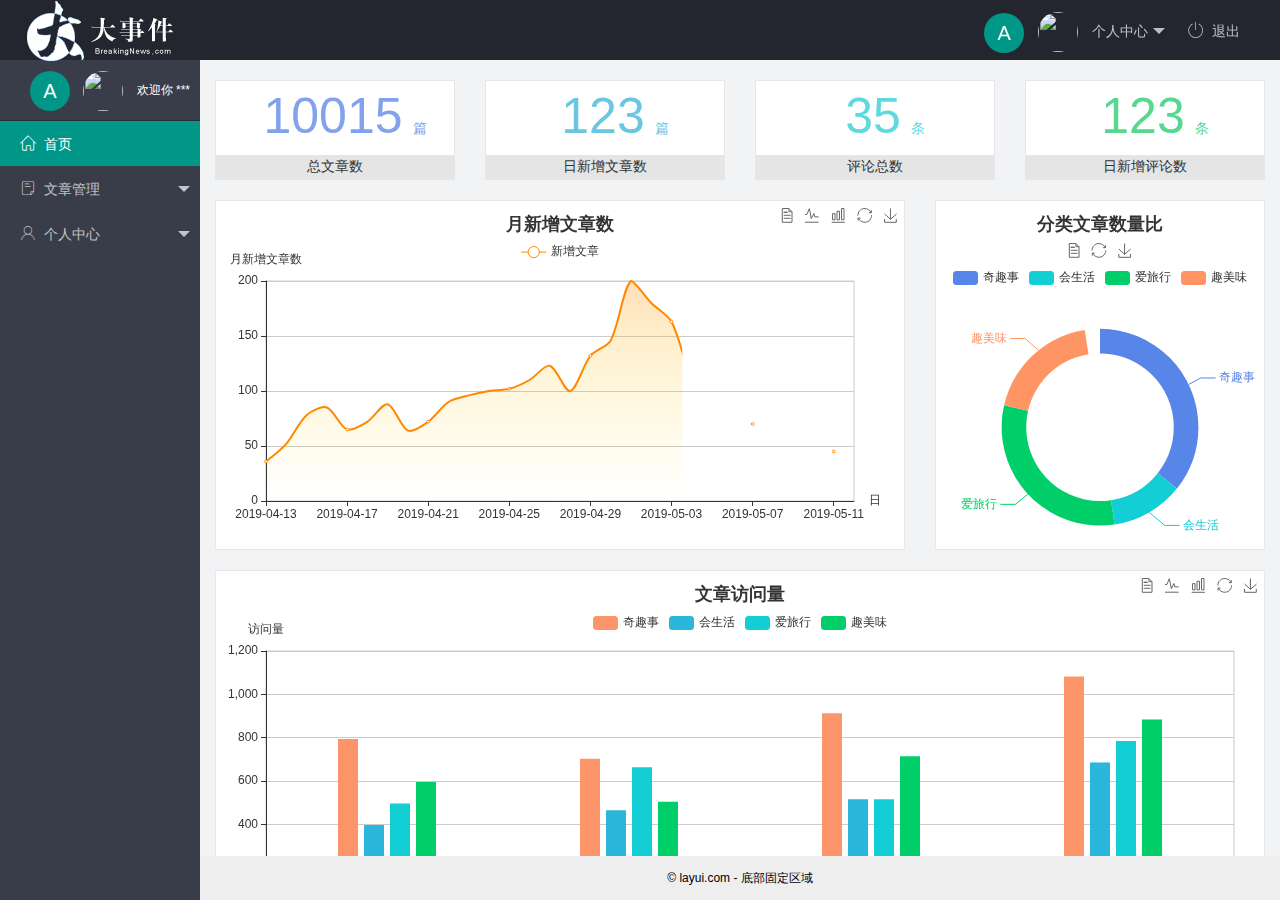
==== commit e9a576aa: "个人中心完成" ====
--- a/index.html
+++ b/index.html
@@ -22,8 +22,9 @@
                     </a>
 
                     <dl class="layui-nav-child">
-                        <dd><a href="">基本资料</a></dd>
-                        <dd><a href="">安全设置</a></dd>
+                        <dd><a href="/user/user_info.html" target="fm">基本资料</a></dd>
+                        <dd><a href="/user/user_avatar.html" target="fm">更换头像</a></dd>
+                        <dd><a href="/user/user_pwd.html" target="fm">修改密码</a></dd>
                     </dl>
                 </li>
                 <li class="layui-nav-item"><a href="javascript:;" id="btnlogout"><span class="iconfont  icon-tuichu"></span>退出</a></li>
@@ -61,13 +62,13 @@
                         <a href="javascript:;"><span class="iconfont icon-user"></span>个人中心</a>
                         <dl class="layui-nav-child">
                             <dd>
-                                <a href="javascript:;"><i class="layui-icon layui-icon-app"></i>基本资料</a>
+                                <a href="/user/user_info.html" target="fm"><i class="layui-icon layui-icon-app"></i>基本资料</a>
                             </dd>
                             <dd>
-                                <a href="javascript:;"><i class="layui-icon layui-icon-app"></i>更换头像</a>
+                                <a href="/user/user_avatar.html" target="fm"><i class="layui-icon layui-icon-app"></i>更换头像</a>
                             </dd>
                             <dd>
-                                <a href="javascript:;"><i class="layui-icon layui-icon-app"></i>重置密码</a>
+                                <a href="/user/user_pwd.html" target="fm"><i class="layui-icon layui-icon-app"></i>重置密码</a>
                             </dd>
                         </dl>
                     </li>
